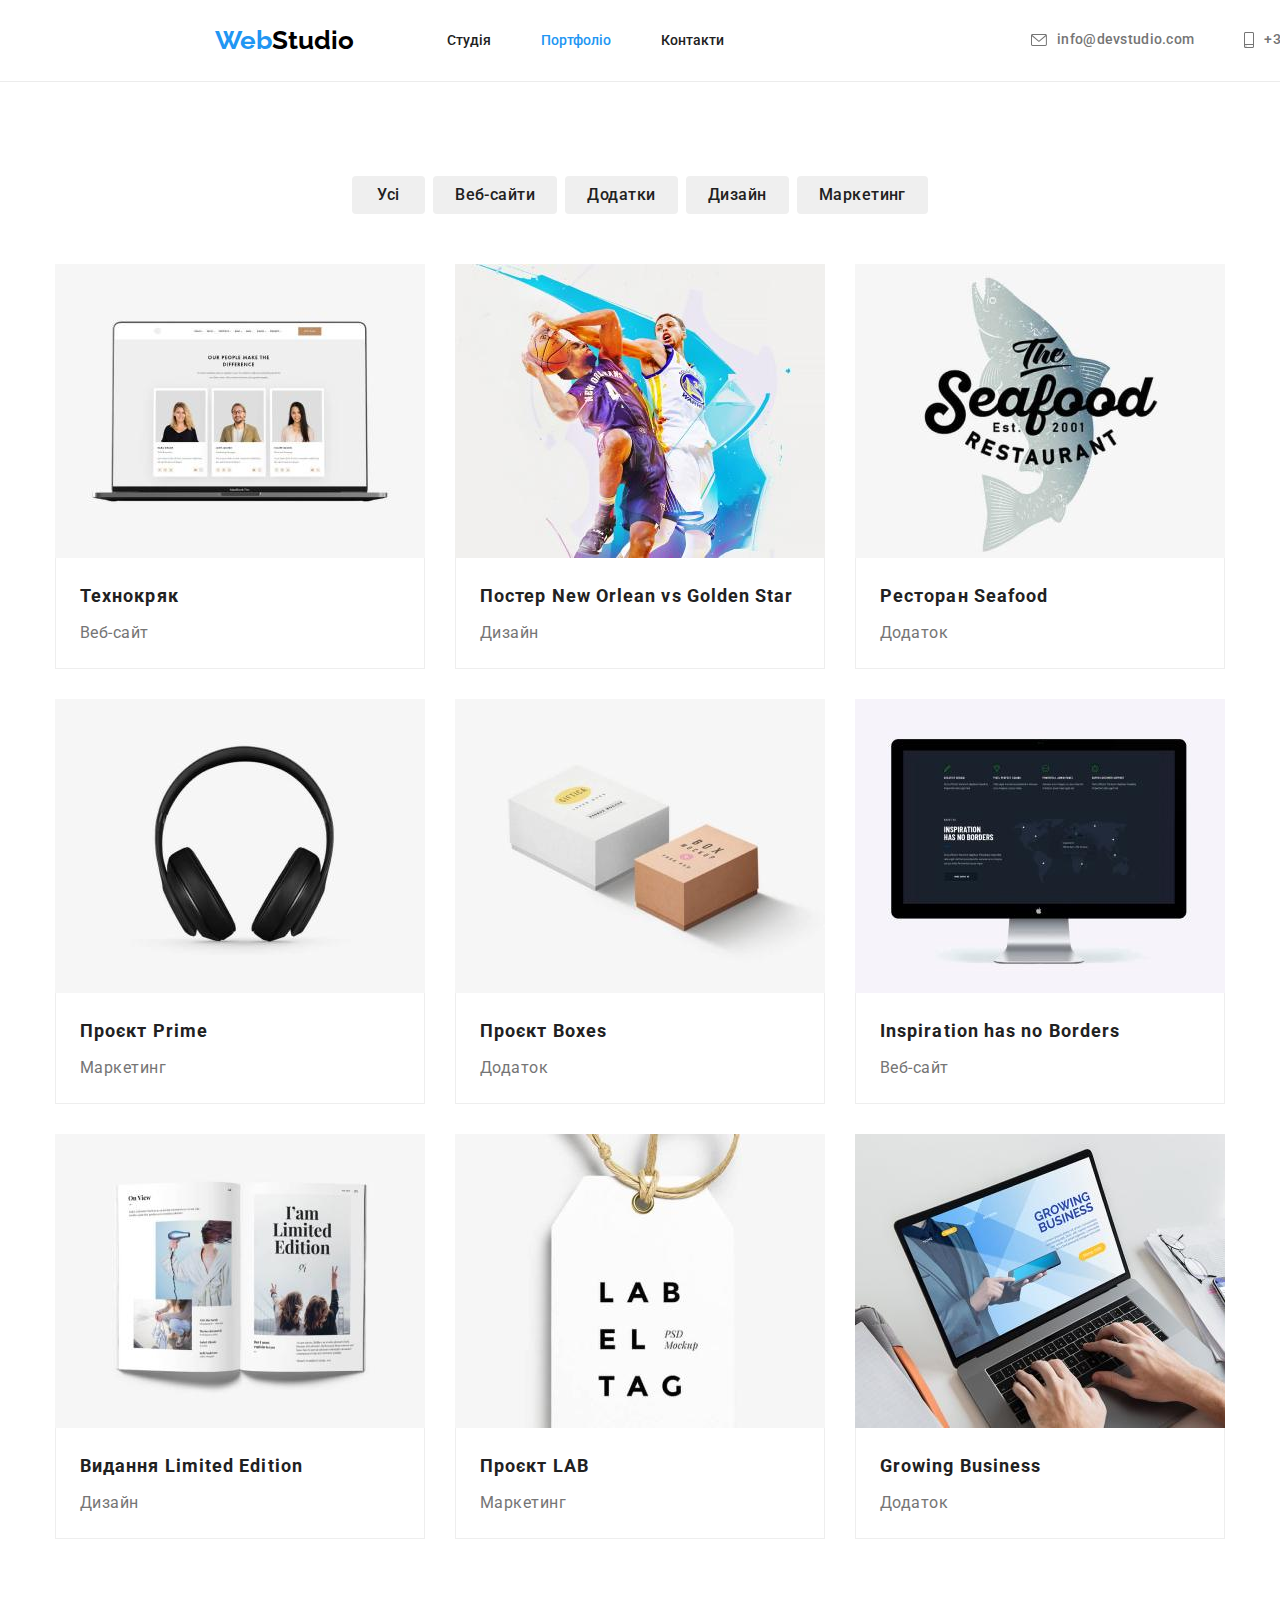
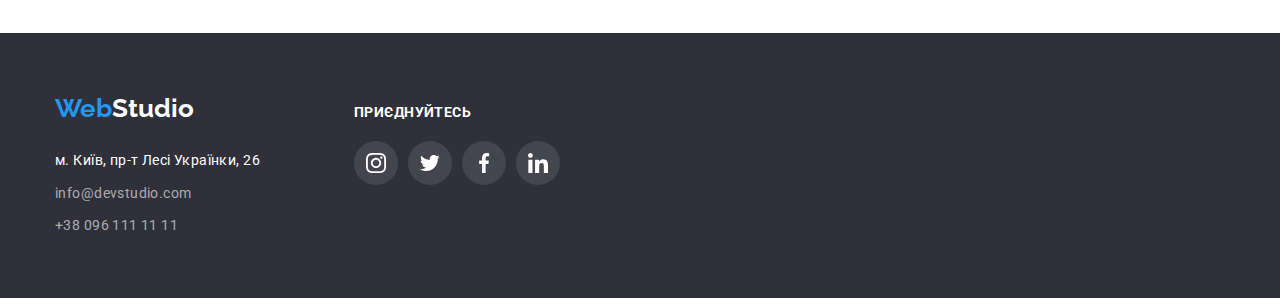
==== portfolio.html @ 1d79c6f4 "Initial commit" ====
<!DOCTYPE html>
<html lang="uk">
  <head>
    <meta charset="UTF-8" />
    <meta http-equiv="X-UA-Compatible" content="IE=edge" />
    <meta name="viewport" content="width=device-width, initial-scale=1.0" />
    <title>Портфоліо</title>
    <link
      href="https://fonts.googleapis.com/css2?family=Raleway:wght@700&family=Roboto:wght@400;500;700;900&display=swap"
      rel="stylesheet"
    />
    <link
      rel="stylesheet"
      href="https://cdnjs.cloudflare.com/ajax/libs/modern-normalize/1.1.0/modern-normalize.min.css"
    />
    <link href="./css/styles.css" rel="stylesheet" />
  </head>
  <body>
    <header class="header">
      <div class="container header-flex">
        <a href="./index.html" class="logo link" lang="en" title="Cтудія">
          <span class="logo-web">Web</span><span>Studio</span>
        </a>
        <nav>
          <ul class="sitenav list">
            <li class="item"><a href="./index.html" class="link">Студія</a></li>
            <li class="item">
              <a href="./portfolio.html" class="current link">Портфоліо</a>
            </li>
            <li class="item"><a href="#cont" class="link">Контакти</a></li>
          </ul>
        </nav>

        <ul class="contacts list">
          <li class="item">
            <a href="mailto:info@devstudio.com" class="header-cont link">
              <svg class="icon-envelope" width="16" height="12">
                <use href="./images/icons.svg#icon-envelope"></use>
              </svg>
              info@devstudio.com</a
            >
          </li>
          <li class="item">
            <a href="tel:+380961111111" class="header-cont link">
              <svg class="icon-smartphone" width="10" height="16">
                <use href="./images/icons.svg#icon-smartphone"></use>
              </svg>
              +38 096 111 11 11</a
            >
          </li>
        </ul>
      </div>
    </header>
    <main>
      <section class="section filters">
        <div class="container">
          <h1 class="section-title hide">Портфоліо</h1>
          <ul class="filter list">
            <li class="item">
              <button class="portfolio-button btn" type="button">Усі</button>
            </li>
            <li class="item">
              <button class="portfolio-button btn" type="button">
                Веб-сайти
              </button>
            </li>
            <li class="item">
              <button class="portfolio-button btn" type="button">
                Додатки
              </button>
            </li>
            <li class="item">
              <button class="portfolio-button btn" type="button">Дизайн</button>
            </li>
            <li class="item">
              <button class="portfolio-button btn" type="button">
                Маркетинг
              </button>
            </li>
          </ul>
          <ul class="portfolio list">
            <li class="portfolio-card-item item">
              <a href="#" class="portfolio-link link">
                <img
                  src="./images/1-technokriak.jpg"
                  width="100%"
                  alt="На екрані ноутбука профайли працівників"
                />
                <div class="portfolio-card">
                  <h2 class="portfolio-post poststyle">Технокряк</h2>
                  <p class="portfolio-text textstyle">Веб-сайт</p>
                </div>
              </a>
            </li>

            <li class="portfolio-card-item item">
              <a href="#" class="portfolio-link link">
                <img
                  src="./images/2-poster.jpg"
                  width="100%"
                  alt="Два баскетболісти з м'ячем"
                />
                <div class="portfolio-card">
                  <h2 class="portfolio-post poststyle">
                    Постер New Orlean vs Golden Star
                  </h2>
                  <p class="portfolio-text textstyle">Дизайн</p>
                </div>
              </a>
            </li>

            <li class="portfolio-card-item item">
              <a href="#" class="portfolio-link link">
                <img
                  src="./images/3-seafood.jpg"
                  width="100%"
                  alt="Логотип ресторану морепродуктів"
                />
                <div class="portfolio-card">
                  <h2 class="portfolio-post poststyle">Ресторан Seafood</h2>
                  <p class="portfolio-text textstyle">Додаток</p>
                </div>
              </a>
            </li>

            <li class="portfolio-card-item item">
              <a href="#" class="portfolio-link link">
                <img
                  src="./images/4-prime.jpg"
                  width="100%"
                  alt="комп'ютрні навушники"
                />
                <div class="portfolio-card">
                  <h2 class="portfolio-post poststyle">Проєкт Prime</h2>
                  <p class="portfolio-text textstyle">Маркетинг</p>
                </div>
              </a>
            </li>

            <li class="portfolio-card-item item">
              <a href="#" class="portfolio-link link">
                <img
                  src="./images/5-boxes.jpg"
                  width="100%"
                  alt="дві картонні коробочки"
                />
                <div class="portfolio-card">
                  <h2 class="portfolio-post poststyle">Проєкт Boxes</h2>
                  <p class="portfolio-text textstyle">Додаток</p>
                </div>
              </a>
            </li>

            <li class="portfolio-card-item item">
              <a href="#" class="portfolio-link link">
                <img
                  src="./images/6-noborders.jpg"
                  width="100%"
                  alt="екран комп'ютера з картою та інтерактивними елементами"
                />
                <div class="portfolio-card">
                  <h2 class="portfolio-post poststyle">
                    Inspiration has no Borders
                  </h2>
                  <p class="portfolio-text textstyle">Веб-сайт</p>
                </div>
              </a>
            </li>

            <li class="portfolio-card-item item">
              <a href="#" class="portfolio-link link">
                <img
                  src="./images/7-limited.jpg"
                  width="100%"
                  alt="розгорнутий глянцевий журнал"
                />
                <div class="portfolio-card">
                  <h2 class="portfolio-post poststyle">
                    Видання Limited Edition
                  </h2>
                  <p class="portfolio-text textstyle">Дизайн</p>
                </div>
              </a>
            </li>

            <li class="portfolio-card-item item">
              <a href="#" class="portfolio-link link">
                <img
                  src="./images/8-taglab.jpg"
                  width="100%"
                  alt="бірка з написом ЛАБ"
                />
                <div class="portfolio-card">
                  <h2 class="portfolio-post poststyle">Проєкт LAB</h2>
                  <p class="portfolio-text textstyle">Маркетинг</p>
                </div>
              </a>
            </li>

            <li class="portfolio-card-item item">
              <a href="#" class="portfolio-link link">
                <img
                  src="./images/9-grow.jpg"
                  width="100%"
                  alt="людина друкую на клавіатурі ноутбуку"
                />
                <div class="portfolio-card">
                  <h2 class="portfolio-post poststyle">Growing Business</h2>
                  <p class="portfolio-text textstyle">Додаток</p>
                </div>
              </a>
            </li>
          </ul>
        </div>
      </section>
    </main>
    <footer class="footer">
      <div class="container footer-content">
        <div class="adress-wrapper">
          <a href="./index.html" class="logo link" title="Cтудія"
            ><span class="logo-web">Web</span
            ><span class="logo-studio">Studio</span></a
          >
          <address class="contact">
            <ul class="adress list">
              <li class="item">
                <a
                  href="https://goo.gl/maps/tANwrw668av1KkJdA"
                  target="_blank"
                  rel="noopener noreferrer"
                  class="link map"
                  >м. Київ, пр-т Лесі Українки, 26</a
                >
              </li>
              <li class="item">
                <a href="mailto:info@devstudio.com" class="link"
                  >info@devstudio.com</a
                >
              </li>
              <li class="item">
                <a href="tel:+380961111111" class="link">+38 096 111 11 11</a>
              </li>
            </ul>
          </address>
        </div>
        <div class="footer-soc-wrapper">
          <h2 class="footer-connect title">приєднуйтесь</h2>
          <ul class="footer-soc-list list">
            <li class="footer-soc-item item">
              <a href="#" class="link footer-soc-link">
                <svg class="footer-soc-icon icon" width="20" height="20">
                  <use href="./images/icons.svg#icon-instagram"></use>
                </svg>
              </a>
            </li>
            <li class="team-link-item item">
              <a href="#" class="link footer-soc-link">
                <svg class="footer-soc-icon icon" width="20" height="20">
                  <use href="./images/icons.svg#icon-twitter"></use>
                </svg>
              </a>
            </li>
            <li class="team-link-item item">
              <a href="#" class="link footer-soc-link">
                <svg class="footer-soc-icon icon" width="20" height="20">
                  <use href="./images/icons.svg#icon-facebook"></use>
                </svg>
              </a>
            </li>
            <li class="team-link-item item">
              <a href="#" class="link footer-soc-link">
                <svg class="footer-soc-icon icon" width="20" height="20">
                  <use href="./images/icons.svg#icon-linkedin"></use>
                </svg>
              </a>
            </li>
          </ul>
        </div>
      </div>
    </footer>
  </body>
</html>
---- css/styles.css ----
/* колір логотипу #2196F3 #000000 */
/* основний колір тексту #212121 */
/* додатковий колір тексту #757575 */
/* колір почта та телефон #757575 */
/* колір тексту секції "Hero" #FFFFFF */
/* акцентуючий колір #2196F3 */
/* колір секції адреси color: rgba(255, 255, 255, 0.6); */
/* колір іконок: #AFB1B8 */

:root {
  --main-color: #2196f3;
  --main-text-color: #212121;
  --secondary-text-color: #757575;
  --button-text-color: #ffffff;
  --contacts-color: rgba(255, 255, 255, 0.6);
  --main-font-family: "Roboto", sans-serif;
  --item-grid-gap: 30px;
  --header-items-gap: 50px;
  --svg-main-color: #afb1b8;
}

* {
  box-sizing: border-box;
}

h1,
h2,
h3,
p,
ul {
  padding: 0;
  margin: 0;
}

body {
  color: #212121;
  background-color: #ffffff;
  font-family: var(--main-font-family);
}

img {
  display: block;
  max-width: 100%;
}

.hide {
  border: 0;
  clip: rect(1px, 1px, 1px, 1px);
  -webkit-clip-path: inset(50%);
  clip-path: inset(50%);
  height: 1px;
  margin: -1px;
  overflow: hidden;
  padding: 0;
  position: absolute;
  width: 1px;
  word-wrap: normal !important;
}

.section {
  padding-top: 94px;
  padding-bottom: 94px;
}

.container {
  display: flex;
  width: 1200px;
  margin-left: auto;
  margin-right: auto;
  padding-left: 15px;
  padding-right: 15px;
}

.item {
  display: block;
}

.btn {
  cursor: pointer;
}

.section-title {
  color: var(--main-text-color);
  font-size: 36px;
  line-height: 1.17;
  letter-spacing: 0.03em;
  margin-bottom: 50px;
  text-align: center;
}

.list {
  list-style: none;
}

.link {
  color: var(--main-text-color);
  text-decoration: none;
}

/* Шапка сайту */
.header {
  border-bottom: 1px solid #ececec;
  width: 1600px;
  margin-left: auto;
  margin-right: auto;
}

/* Логотип */

.logo {
  color: #000000;
  font-family: "Raleway";
  font-weight: 700;
  font-size: 26px;
  line-height: 1.19;
  padding-top: 25px;
  padding-bottom: 25px;
}

.logo-web {
  color: #2196f3;
}

/* Навігація сайту */
.header .container {
  align-items: center;
}

.sitenav {
  color: var(--main-text-color);
  font-weight: 500;
  font-size: 14px;
  display: flex;
  margin-left: 93px;
  gap: 50px;
}

.sitenav .link:hover,
.sitenav .link:focus {
  color: var(--main-color);
}

.current {
  color: var(--main-color);
}

.sitenav .link {
  padding-top: 25px;
  padding-bottom: 25px;
}

.contacts {
  display: flex;
  align-items: center;
  margin-left: auto;
  gap: 50px;
}

.contacts .item {
  display: block;
}

.contacts .item:hover,
.contacts .item:focus {
  fill: var(--main-color);
  color: var(--main-color);
}

.icon-envelope {
  margin-right: 10px;
  fill: currentColor;
}

.icon-smartphone {
  margin-right: 10px;
  fill: currentColor;
}

.header-cont {
  display: flex;
  align-items: center;
}

.header-cont:hover,
.header-cont:focus {
  color: var(--main-color);
}

/* Футер */
.footer {
  background-color: #2f303a;
  padding-top: 60px;
  padding-bottom: 60px;
}

.footer-content {
  flex-direction: column;
}

.footer-content > .logo {
  margin-top: 0;
  margin-bottom: 20px;
  padding-top: 0px;
  padding-bottom: 0px;
}

.logo {
  color: #000000;
  font-family: "Raleway";
  font-weight: 700;
  font-size: 26px;
  line-height: 1.19;
  padding-top: 25px;
  padding-bottom: 25px;
  display: flex;
}

.adress {
  display: flex;
  flex-direction: column;
}

.adress > .item:not(:last-child) {
  margin-bottom: 9px;
}

/* Контакти */
.contacts .link {
  color: var(--secondary-text-color);
  font-weight: 500;
  font-size: 14px;
  line-height: 1.14;
  letter-spacing: 0.02em;
}
.contacts .link:hover,
.contacts .link:focus {
  color: var(--main-color);
}

/* Секція "Hero" */
.hero {
  width: 1600px;
  background-color: #c4c4c4;
  background-image: linear-gradient(
      to right,
      rgba(47, 48, 58, 0.4),
      rgba(47, 48, 58, 0.4)
    ),
    url(../images/herobg.jpg);
  background-size: cover;
  background-position: center;
  background-repeat: no-repeat;
  text-align: center;
  margin-left: auto;
  margin-right: auto;
  padding-top: 200px;
  padding-bottom: 200px;
  display: block;
}

.hero .container {
  flex-direction: column;
  justify-content: center;
  align-items: center;
}

.hero-post {
  color: var(--button-text-color);
  font-weight: 900;
  font-size: 44px;
  line-height: 1.36;
  letter-spacing: 0.06em;
  text-transform: uppercase;
  margin-bottom: 30px;
}

.hero-button {
  color: var(--button-text-color);
  background-color: var(--main-color);
  font-family: inherit;
  font-weight: 700;
  font-size: 16px;
  line-height: 1.87;
  letter-spacing: 0.06em;
  padding: 0;
  margin: 0;

  min-width: 216px;
  height: 50px;
  border-radius: 4px;
  border: 0px;
  box-shadow: 0px 4px 4px rgba(0, 0, 0, 0.15);
}

.hero-button:hover,
.hero-button:focus {
  background-color: #188ce8;
}

/* Секція особливості */
.specialty-wrap {
  justify-content: baseline;
}

.specialty-post {
  font-size: 14px;
  line-height: 1.14;
  letter-spacing: 0.03em;
  text-transform: uppercase;
  margin-bottom: 10px;
}
.specialty-text {
  color: var(--secondary-text-color);
  font-size: 14px;
  line-height: 1.71;
  letter-spacing: 0.03em;
}

.specialty-list {
  display: flex;
  gap: 30px;
  align-items: baseline;
}
.specialty-item {
  display: block;
}
.icon-wrapper {
  display: flex;
  width: 270px;
  height: 120px;
  margin-bottom: 30px;
  background-color: #f5f4fa;
  flex-direction: column;
  align-items: center;
  justify-content: center;
}

.specialty-icon {
  background-repeat: no-repeat;
}

/* Секція послуги */

.services {
  padding-top: 0;
}

.services > .container {
  flex-direction: column;
}

.service-list {
  margin-top: calc(-1 * var(--item-grid-gap));
  margin-left: calc(-1 * var(--item-grid-gap));
  display: inline-flex;
}

.service-list > .item {
  /* width: max-content; */
  width: 370px;
  flex-basis: calc(100% / 3 - var(--item-grid-gap));
  margin-top: var(--item-grid-gap);
  margin-left: var(--item-grid-gap);
}

/* Секція наша команда */
.our-team {
  background-color: #f5f4fa;
}

.our-team > .container {
  flex-direction: column;
}

.team-post {
  color: var(--main-text-color);
  font-weight: 500;
  font-size: 16px;
  line-height: 1.19;
  letter-spacing: 0.03em;
  margin-bottom: 10px;
}

.team-text {
  color: var(--secondary-text-color);
  font-size: 16px;
  line-height: 1.19;
  letter-spacing: 0.03em;
  margin-bottom: 16px;
}

.team-list {
  gap: 30px;
  display: flex;
}

.team-link-item {
  width: 44px;
  height: 44px;
  display: flex;
  align-items: center;
  justify-content: center;
}

.team-card {
  background-color: #ffffff;
  padding-top: 30px;
  padding-bottom: 30px;
}

.team-list > .item {
  text-align: center;
  border-radius: 0px 0px 4px 4px;
  box-shadow: 0px 1px 3px rgba(0, 0, 0, 0.12), 0px 1px 1px rgba(0, 0, 0, 0.14),
    0px 2px 1px rgba(0, 0, 0, 0.2);
}

.team-card-soc-list {
  display: flex;
  gap: 10px;
  justify-content: center;
}

.team-card-soc {
  display: flex;
  gap: 10px;
}

.soc-icon {
  display: flex;
  fill: var(--svg-main-color);
}

.soc-link {
  display: flex;
  width: 100%;
  height: 100%;
  border-radius: 50%;
  background-color: #ffffff;
  justify-content: center;
  align-items: center;
}

.soc-link:hover,
.soc-link:focus {
  fill: var(--button-text-color);
  background-color: var(--main-color);
}

.soc-link:hover .soc-icon,
.soc-link:focus .soc-icon {
  fill: #ffffff;
}

/* Постійні клієнти */

.clients .container {
  flex-direction: column;
}

.clients-list {
  display: flex;
  gap: 30px;
  justify-content: center;
}

.clients-list-item {
  width: 170px;
  height: 92px;
  background-color: #ffffff;
  /* padding: 16px 32px; */
  border: 1px solid var(--svg-main-color);
  border-radius: 5px;
}

.client-link {
  width: 100%;
  height: 100%;
  display: flex;
  align-items: center;
  justify-content: center;
}

.client-link:hover,
.client-link:focus {
  border: 1px solid var(--main-color);
}

.client-link:hover .client-icon,
.client-link:focus .client-icon {
  fill: var(--main-color);
}

.client-icon {
  display: block;
  fill: var(--svg-main-color);
}

/* Футер сторінки */
.footer-content {
  display: flex;
  flex-direction: row;
  gap: 94px;
  align-items: baseline;
}

.adress-wrapper > .logo {
  padding-top: 0;
}

.contact {
  font-style: normal;
  text-decoration: none;
}
.logo-studio {
  color: #ffffff;
}
.adress .link {
  color: var(--contacts-color);
  font-weight: 400;
  font-size: 14px;
  line-height: 1.71;
  letter-spacing: 0.03em;
}

.adress .map {
  color: var(--button-text-color);
}

.footer-soc-wrapper {
  display: flex;
  text-align: start;
  flex-direction: column;
}

.footer-connect {
  font-family: "Roboto";
  font-style: normal;
  font-weight: 700;
  font-size: 14px;
  line-height: 1.14;
  letter-spacing: 0.03em;
  text-transform: uppercase;
  color: #ffffff;
  margin-bottom: 20px;
}

.footer-soc-list {
  display: flex;
  gap: 10px;
  padding: 0;
  margin: 0;
  justify-content: center;
  align-items: center;
}

.footer-soc-item {
  width: 44px;
  height: 44px;
  display: flex;
  align-items: center;
  justify-content: center;
}

.footer-soc-link {
  display: flex;
  width: 100%;
  height: 100%;
  border-radius: 50%;
  background-color: rgba(255, 255, 255, 0.1);
  align-items: center;
  justify-content: center;
}

.footer-soc-link:hover,
.footer-soc-link:focus {
  background-color: var(--main-color);
}

.footer-soc-icon {
  display: block;
  fill: #ffffff;
}

/* Сторінка портфоліо 
    Фільтри */
.filter {
  display: flex;
  align-items: center;
  justify-content: center;
  margin-bottom: 50px;
}

.filter .portfolio-button {
  color: var(--main-text-color);
  font-family: inherit;
  font-weight: 500;
  font-size: 16px;
  line-height: 1.62;
  letter-spacing: 0.03em;
  min-width: 73px;
  height: 38px;
  border-radius: 4px;
  border: 0px;
  padding: 6px 22px;
}

.filter > .item {
  display: block;
}

.filter > .item:not(:last-child) {
  margin-right: 8px;
}

.filter .portfolio-button:hover,
.filter .portfolio-button:focus {
  color: var(--button-text-color);
  background-color: var(--main-color);
  box-shadow: 0px 3px 1px rgba(0, 0, 0, 0.1), 0px 1px 2px rgba(0, 0, 0, 0.08),
    0px 2px 2px rgba(0, 0, 0, 0.12);
  border-radius: 4px;
}

/* Галерея портфоліо */
.filters > .container {
  flex-direction: column;
}

.portfolio {
  display: flex;
  flex-wrap: wrap;
  gap: 30px;
  /* margin-top: calc(-1 * var(--item-grid-gap));
  margin-left: calc(-1 * var(--item-grid-gap)); */
}

.portfolio-link {
  display: block;
}

.portfolio-link:hover,
.portfolio-link:focus {
  box-shadow: 0px 1px 1px rgba(0, 0, 0, 0.12), 0px 4px 4px rgba(0, 0, 0, 0.06),
    1px 4px 6px rgba(0, 0, 0, 0.16);
}

.portfolio-post {
  color: var(--main-text-color);
  font-size: 18px;
  line-height: 2;
  letter-spacing: 0.06em;
  margin-bottom: 4px;
}

.portfolio-text {
  color: var(--secondary-text-color);
  font-size: 16px;
  line-height: 1.87;
  letter-spacing: 0.03em;
}

.portfolio-card {
  background-color: #ffffff;
  border: 1px solid #eeeeee;
  border-top: 0px;
  padding-left: 24px;
  padding-right: 24px;
  padding-top: 20px;
  padding-bottom: 20px;
}
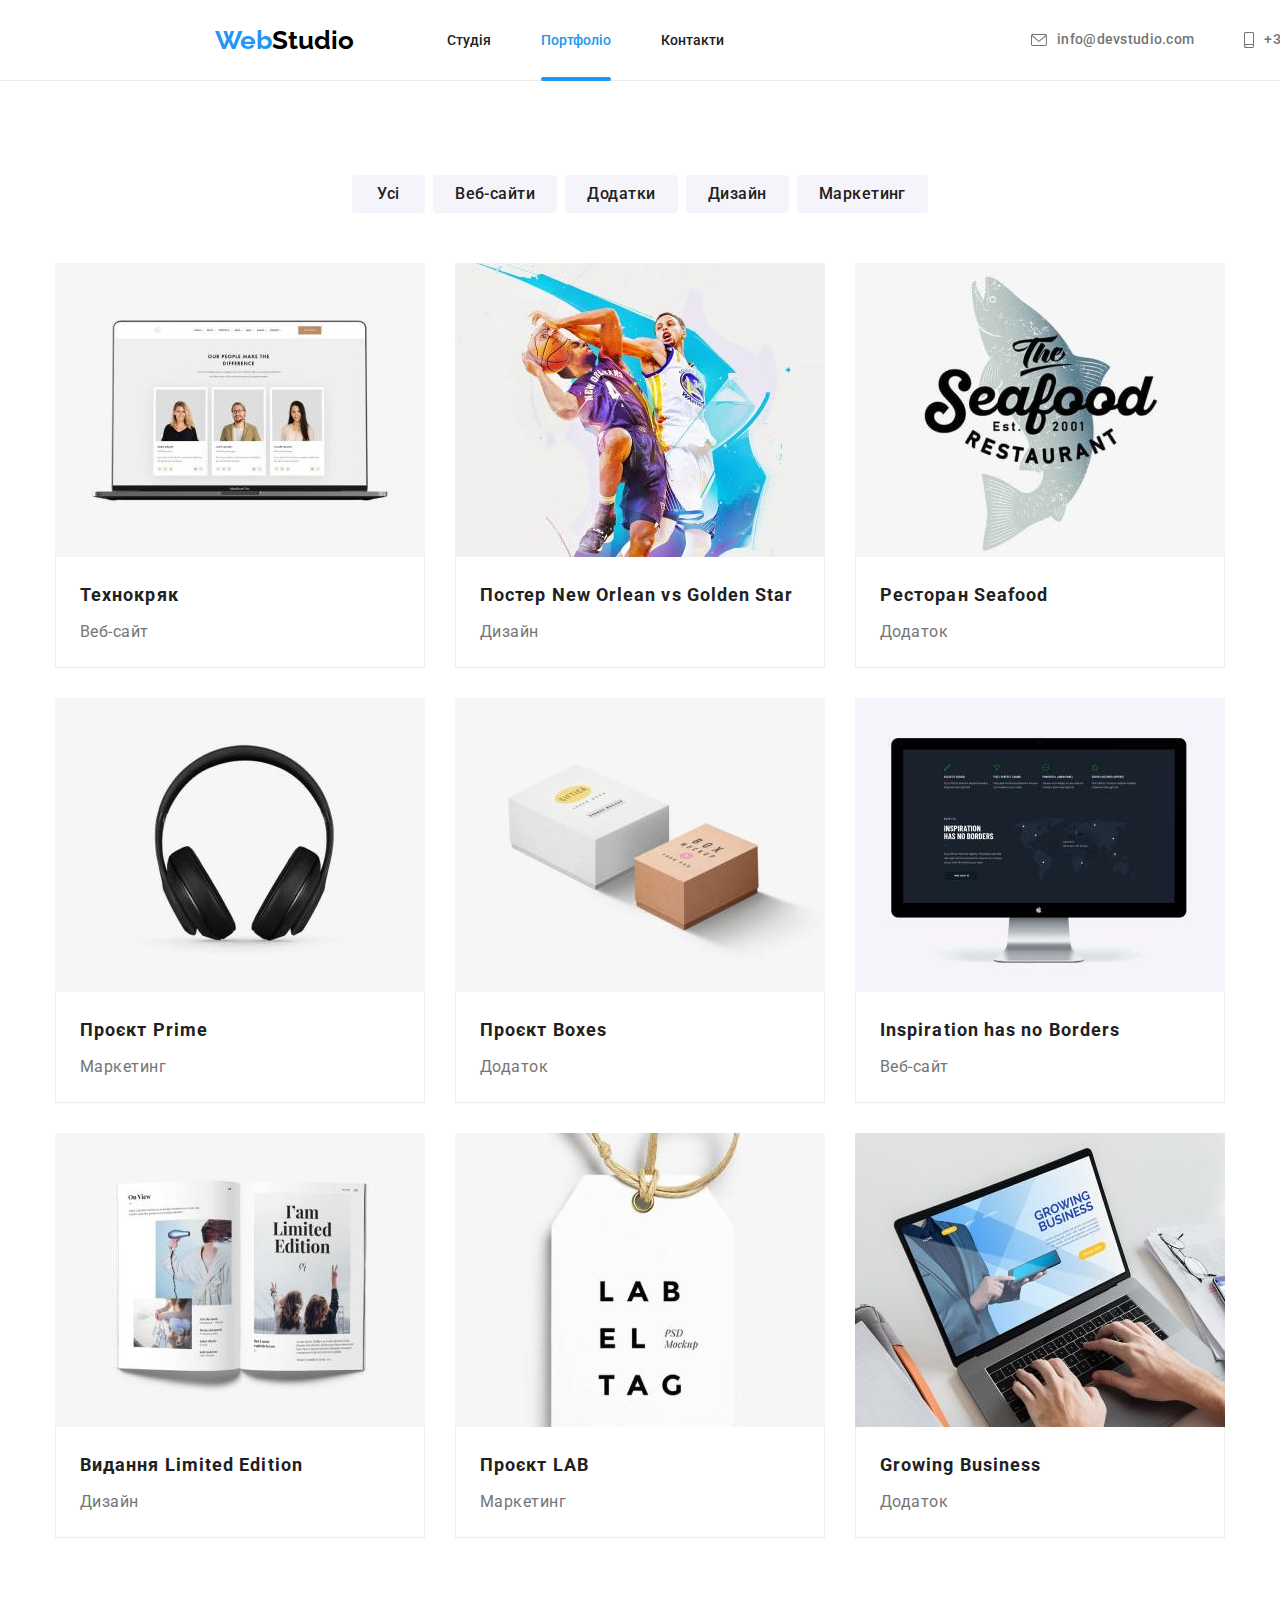
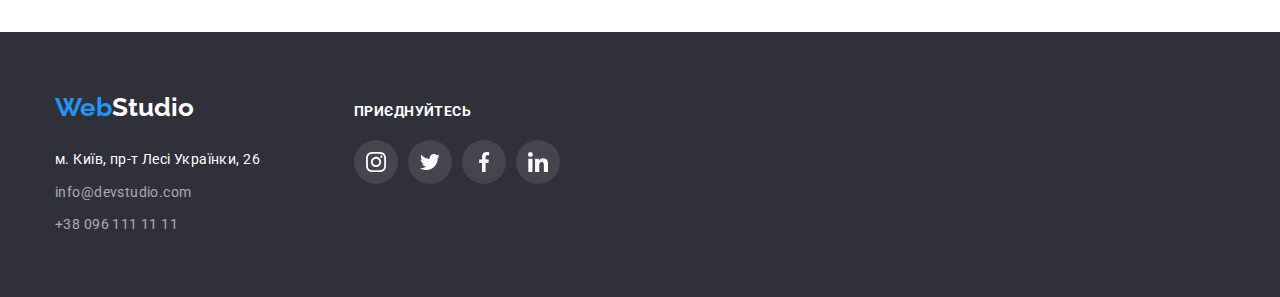
==== commit b50dd65d: "Revision v1" ====
--- a/portfolio.html
+++ b/portfolio.html
@@ -17,13 +17,15 @@
   </head>
   <body>
     <header class="header">
-      <div class="container header-flex">
+      <div class="container">
         <a href="./index.html" class="logo link" lang="en" title="Cтудія">
           <span class="logo-web">Web</span><span>Studio</span>
         </a>
         <nav>
           <ul class="sitenav list">
-            <li class="item"><a href="./index.html" class="link">Студія</a></li>
+            <li class="item">
+              <a href="./index.html" class="link">Студія</a>
+            </li>
             <li class="item">
               <a href="./portfolio.html" class="current link">Портфоліо</a>
             </li>
@@ -49,6 +51,7 @@
             >
           </li>
         </ul>
+        <div class="header-line"></div>
       </div>
     </header>
     <main>
@@ -79,13 +82,19 @@
             </li>
           </ul>
           <ul class="portfolio list">
-            <li class="portfolio-card-item item">
-              <a href="#" class="portfolio-link link">
-                <img
-                  src="./images/1-technokriak.jpg"
-                  width="100%"
-                  alt="На екрані ноутбука профайли працівників"
-                />
+            <li class="portfolio-card-item item" >
+              <a href="#" class="portfolio-link link" width="370">
+                <div class="card-img-wrap">
+                  <img
+                    class="card-item-img"
+                    src="./images/1-technokriak.jpg"
+                    width="370"
+                    alt="На екрані ноутбука профайли працівників"
+                  />
+                  <div class="card-item-wrap">
+                    <p class="card-item-text">Ресурс пропонує комплексні пропозиції з різним рівнем функціоналу та сервісів. Все це дозволить відвідувачу отримати вичерпні відомості про компанію чи приватну особу.</p>
+                  </div>
+                </div>
                 <div class="portfolio-card">
                   <h2 class="portfolio-post poststyle">Технокряк</h2>
                   <p class="portfolio-text textstyle">Веб-сайт</p>
@@ -95,11 +104,16 @@
 
             <li class="portfolio-card-item item">
               <a href="#" class="portfolio-link link">
+                <div class="card-img-wrap">
                 <img
                   src="./images/2-poster.jpg"
-                  width="100%"
+                  width="370"
                   alt="Два баскетболісти з м'ячем"
                 />
+                <div class="card-item-wrap">
+                    <p class="card-item-text">Ресурс пропонує комплексні пропозиції з різним рівнем функціоналу та сервісів. Все це дозволить відвідувачу отримати вичерпні відомості про компанію чи приватну особу.</p>
+                  </div>
+                  </div>
                 <div class="portfolio-card">
                   <h2 class="portfolio-post poststyle">
                     Постер New Orlean vs Golden Star
@@ -111,11 +125,16 @@
 
             <li class="portfolio-card-item item">
               <a href="#" class="portfolio-link link">
+                <div class="card-img-wrap">
                 <img
                   src="./images/3-seafood.jpg"
-                  width="100%"
+                  width="370"
                   alt="Логотип ресторану морепродуктів"
                 />
+                <div class="card-item-wrap">
+                    <p class="card-item-text">Ресурс пропонує комплексні пропозиції з різним рівнем функціоналу та сервісів. Все це дозволить відвідувачу отримати вичерпні відомості про компанію чи приватну особу.</p>
+                  </div>
+                  </div>
                 <div class="portfolio-card">
                   <h2 class="portfolio-post poststyle">Ресторан Seafood</h2>
                   <p class="portfolio-text textstyle">Додаток</p>
@@ -125,11 +144,16 @@
 
             <li class="portfolio-card-item item">
               <a href="#" class="portfolio-link link">
+                <div class="card-img-wrap">
                 <img
                   src="./images/4-prime.jpg"
-                  width="100%"
+                  width="370"
                   alt="комп'ютрні навушники"
                 />
+                <div class="card-item-wrap">
+                    <p class="card-item-text">Ресурс пропонує комплексні пропозиції з різним рівнем функціоналу та сервісів. Все це дозволить відвідувачу отримати вичерпні відомості про компанію чи приватну особу.</p>
+                  </div>
+                  </div>
                 <div class="portfolio-card">
                   <h2 class="portfolio-post poststyle">Проєкт Prime</h2>
                   <p class="portfolio-text textstyle">Маркетинг</p>
@@ -139,11 +163,16 @@
 
             <li class="portfolio-card-item item">
               <a href="#" class="portfolio-link link">
+                <div class="card-img-wrap">
                 <img
                   src="./images/5-boxes.jpg"
-                  width="100%"
+                  width="370"
                   alt="дві картонні коробочки"
                 />
+                <div class="card-item-wrap">
+                    <p class="card-item-text">Ресурс пропонує комплексні пропозиції з різним рівнем функціоналу та сервісів. Все це дозволить відвідувачу отримати вичерпні відомості про компанію чи приватну особу.</p>
+                  </div>
+                  </div>
                 <div class="portfolio-card">
                   <h2 class="portfolio-post poststyle">Проєкт Boxes</h2>
                   <p class="portfolio-text textstyle">Додаток</p>
@@ -153,11 +182,16 @@
 
             <li class="portfolio-card-item item">
               <a href="#" class="portfolio-link link">
+                <div class="card-img-wrap">
                 <img
                   src="./images/6-noborders.jpg"
-                  width="100%"
+                  width="370"
                   alt="екран комп'ютера з картою та інтерактивними елементами"
                 />
+                <div class="card-item-wrap">
+                    <p class="card-item-text">Ресурс пропонує комплексні пропозиції з різним рівнем функціоналу та сервісів. Все це дозволить відвідувачу отримати вичерпні відомості про компанію чи приватну особу.</p>
+                  </div>
+                  </div>
                 <div class="portfolio-card">
                   <h2 class="portfolio-post poststyle">
                     Inspiration has no Borders
@@ -169,11 +203,16 @@
 
             <li class="portfolio-card-item item">
               <a href="#" class="portfolio-link link">
+                <div class="card-img-wrap">
                 <img
                   src="./images/7-limited.jpg"
-                  width="100%"
+                  width="370"
                   alt="розгорнутий глянцевий журнал"
                 />
+                <div class="card-item-wrap">
+                    <p class="card-item-text">Ресурс пропонує комплексні пропозиції з різним рівнем функціоналу та сервісів. Все це дозволить відвідувачу отримати вичерпні відомості про компанію чи приватну особу.</p>
+                  </div>
+                  </div>
                 <div class="portfolio-card">
                   <h2 class="portfolio-post poststyle">
                     Видання Limited Edition
@@ -185,11 +224,16 @@
 
             <li class="portfolio-card-item item">
               <a href="#" class="portfolio-link link">
+                <div class="card-img-wrap">
                 <img
                   src="./images/8-taglab.jpg"
-                  width="100%"
+                  width="370"
                   alt="бірка з написом ЛАБ"
                 />
+                <div class="card-item-wrap">
+                    <p class="card-item-text">Ресурс пропонує комплексні пропозиції з різним рівнем функціоналу та сервісів. Все це дозволить відвідувачу отримати вичерпні відомості про компанію чи приватну особу.</p>
+                  </div>
+                  </div>
                 <div class="portfolio-card">
                   <h2 class="portfolio-post poststyle">Проєкт LAB</h2>
                   <p class="portfolio-text textstyle">Маркетинг</p>
@@ -199,11 +243,16 @@
 
             <li class="portfolio-card-item item">
               <a href="#" class="portfolio-link link">
+                <div class="card-img-wrap">
                 <img
                   src="./images/9-grow.jpg"
-                  width="100%"
+                  width="370"
                   alt="людина друкую на клавіатурі ноутбуку"
                 />
+                <div class="card-item-wrap">
+                    <p class="card-item-text">Ресурс пропонує комплексні пропозиції з різним рівнем функціоналу та сервісів. Все це дозволить відвідувачу отримати вичерпні відомості про компанію чи приватну особу.</p>
+                  </div>
+                  </div>
                 <div class="portfolio-card">
                   <h2 class="portfolio-post poststyle">Growing Business</h2>
                   <p class="portfolio-text textstyle">Додаток</p>
--- a/css/styles.css
+++ b/css/styles.css
@@ -97,12 +97,76 @@
   text-decoration: none;
 }
 
+/* Модальне вікно */
+
+.modal-window {
+  position: fixed;
+  top: 50%;
+  left: 50%;
+  transform: translate(-50%, -50%);
+  padding: 8px;
+  width: 528px;
+  height: 581px;
+  background: #ffffff;
+  box-shadow: 0px 1px 3px rgba(0, 0, 0, 0.12), 0px 1px 1px rgba(0, 0, 0, 0.14),
+    0px 2px 1px rgba(0, 0, 0, 0.2);
+  border-radius: 4px;
+}
+
+.close-btn {
+  position: absolute;
+  top: 8px;
+  right: 8px;
+  display: flex;
+  width: 30px;
+  height: 30px;
+  border: 1px solid rgba(0, 0, 0, 0.1);
+  border-radius: 50%;
+  align-items: center;
+  justify-content: center;
+  cursor: pointer;
+}
+
+.close-icon {
+  fill: #000000;
+  display: block;
+}
+
+.is-hidden {
+  visibility: hidden;
+  opacity: 0;
+  pointer-events: revert;
+  transform: scale(1);
+}
+
+.overlay {
+  position: fixed;
+  top: 0;
+  left: 0;
+  width: 100%;
+  height: 100%;
+  background: rgba(0, 0, 0, 0.2);
+  transition: 0.5s;
+}
+
 /* Шапка сайту */
 .header {
-  border-bottom: 1px solid #ececec;
+  
   width: 1600px;
   margin-left: auto;
   margin-right: auto;
+  background: #FFFFFF;
+  position: relative;
+}
+
+.header-line {
+  position: absolute;
+  bottom: 0;
+  left: 0;
+  width: 100%;
+  height: 0;
+  border-bottom: 1px solid #ececec;
+  z-index: 22;
 }
 
 /* Логотип */
@@ -138,15 +202,36 @@
 .sitenav .link:hover,
 .sitenav .link:focus {
   color: var(--main-color);
+  transition: cubic-bezier(0.4, 0, 0.2, 1) 250ms;
+}
+
+.sitenav .item {
+  position: relative;
+  display: flex;
+  top: 50%;
+  bottom: 50%;
 }
 
 .current {
   color: var(--main-color);
 }
 
+.current::after {
+  content: "";
+  width: 100%;
+  height: 4px;
+  background: #2196F3;
+border-radius: 2px;
+display: inline-block;
+position: absolute;
+bottom: 0;
+left: 0;
+z-index: 23;
+}
+
 .sitenav .link {
-  padding-top: 25px;
-  padding-bottom: 25px;
+  padding-top: 32px;
+  padding-bottom: 32px;
 }
 
 .contacts {
@@ -164,6 +249,7 @@
 .contacts .item:focus {
   fill: var(--main-color);
   color: var(--main-color);
+  transition: cubic-bezier(0.4, 0, 0.2, 1) 250ms;
 }
 
 .icon-envelope {
@@ -184,6 +270,7 @@
 .header-cont:hover,
 .header-cont:focus {
   color: var(--main-color);
+  transition: cubic-bezier(0.4, 0, 0.2, 1) 250ms;
 }
 
 /* Футер */
@@ -235,6 +322,7 @@
 .contacts .link:hover,
 .contacts .link:focus {
   color: var(--main-color);
+  transition: cubic-bezier(0.4, 0, 0.2, 1) 250ms;
 }
 
 /* Секція "Hero" */
@@ -295,6 +383,7 @@
 .hero-button:hover,
 .hero-button:focus {
   background-color: #188ce8;
+  transition: cubic-bezier(0.4, 0, 0.2, 1) 250ms;
 }
 
 /* Секція особливості */
@@ -357,12 +446,38 @@
 
 .service-list > .item {
   /* width: max-content; */
-  width: 370px;
+  width: 100%;
   flex-basis: calc(100% / 3 - var(--item-grid-gap));
   margin-top: var(--item-grid-gap);
   margin-left: var(--item-grid-gap);
 }
 
+.service-item {
+  position: relative;
+}
+
+.item-title {
+  position: absolute;
+  width: 100%;
+  bottom: 0;
+  padding-top: 27px;
+  padding-bottom: 27px;
+  display: flex;
+  align-items: center;
+  justify-content: center;
+  background: rgba(47, 48, 58, 0.8);
+
+}
+
+.item-text {
+  font-weight: 700;
+  font-size: 14px;
+  line-height: 1.14;
+  text-align: center;
+  letter-spacing: 0.03em;
+  text-transform: uppercase;
+  color: #ffffff;
+}
 /* Секція наша команда */
 .our-team {
   background-color: #f5f4fa;
@@ -445,11 +560,13 @@
 .soc-link:focus {
   fill: var(--button-text-color);
   background-color: var(--main-color);
+  transition: cubic-bezier(0.4, 0, 0.2, 1) 250ms;
 }
 
 .soc-link:hover .soc-icon,
 .soc-link:focus .soc-icon {
   fill: #ffffff;
+  transition: cubic-bezier(0.4, 0, 0.2, 1) 250ms;
 }
 
 /* Постійні клієнти */
@@ -484,11 +601,13 @@
 .client-link:hover,
 .client-link:focus {
   border: 1px solid var(--main-color);
+  transition: cubic-bezier(0.4, 0, 0.2, 1) 250ms;
 }
 
 .client-link:hover .client-icon,
 .client-link:focus .client-icon {
   fill: var(--main-color);
+  transition: cubic-bezier(0.4, 0, 0.2, 1) 250ms;
 }
 
 .client-icon {
@@ -575,6 +694,7 @@
 .footer-soc-link:hover,
 .footer-soc-link:focus {
   background-color: var(--main-color);
+  transition: cubic-bezier(0.4, 0, 0.2, 1) 250ms;
 }
 
 .footer-soc-icon {
@@ -600,9 +720,13 @@
   letter-spacing: 0.03em;
   min-width: 73px;
   height: 38px;
+  background-color: #F5F4FA;
   border-radius: 4px;
   border: 0px;
   padding: 6px 22px;
+  transition: color 250ms cubic-bezier(0.4, 0, 0.2, 1),
+  background-color 250ms cubic-bezier(0.4, 0, 0.2, 1),
+  box-shadow 250ms cubic-bezier(0.4, 0, 0.2, 1);
 }
 
 .filter > .item {
@@ -619,7 +743,6 @@
   background-color: var(--main-color);
   box-shadow: 0px 3px 1px rgba(0, 0, 0, 0.1), 0px 1px 2px rgba(0, 0, 0, 0.08),
     0px 2px 2px rgba(0, 0, 0, 0.12);
-  border-radius: 4px;
 }
 
 /* Галерея портфоліо */
@@ -631,12 +754,11 @@
   display: flex;
   flex-wrap: wrap;
   gap: 30px;
-  /* margin-top: calc(-1 * var(--item-grid-gap));
-  margin-left: calc(-1 * var(--item-grid-gap)); */
 }
 
 .portfolio-link {
   display: block;
+  transition: box-shadow 250ms cubic-bezier(0.4, 0, 0.2, 1);
 }
 
 .portfolio-link:hover,
@@ -669,3 +791,34 @@
   padding-top: 20px;
   padding-bottom: 20px;
 }
+
+.card-img-wrap {
+  position: relative;
+  overflow: hidden;
+}
+
+.card-item-wrap {
+  position: absolute;
+  bottom: 0%;
+  left: 0;
+  width: 100%;
+  height: 100%;
+  padding: 63px 23px;
+  background-color: rgba(33, 150, 243, 0.9);
+  display: block;
+  transform: translateY(100%);
+  transition: transform 250ms cubic-bezier(0.4, 0, 0.2, 1);
+}
+
+.portfolio-link:hover .card-item-wrap,
+.portfolio-link:focus .card-item-wrap {
+  transform: translateY(0);
+}
+
+.card-item-text {
+  display: block;
+  color: var(--button-text-color);
+  font-size: 18px;
+  line-height: 1.56;
+  letter-spacing: 0.03em;
+}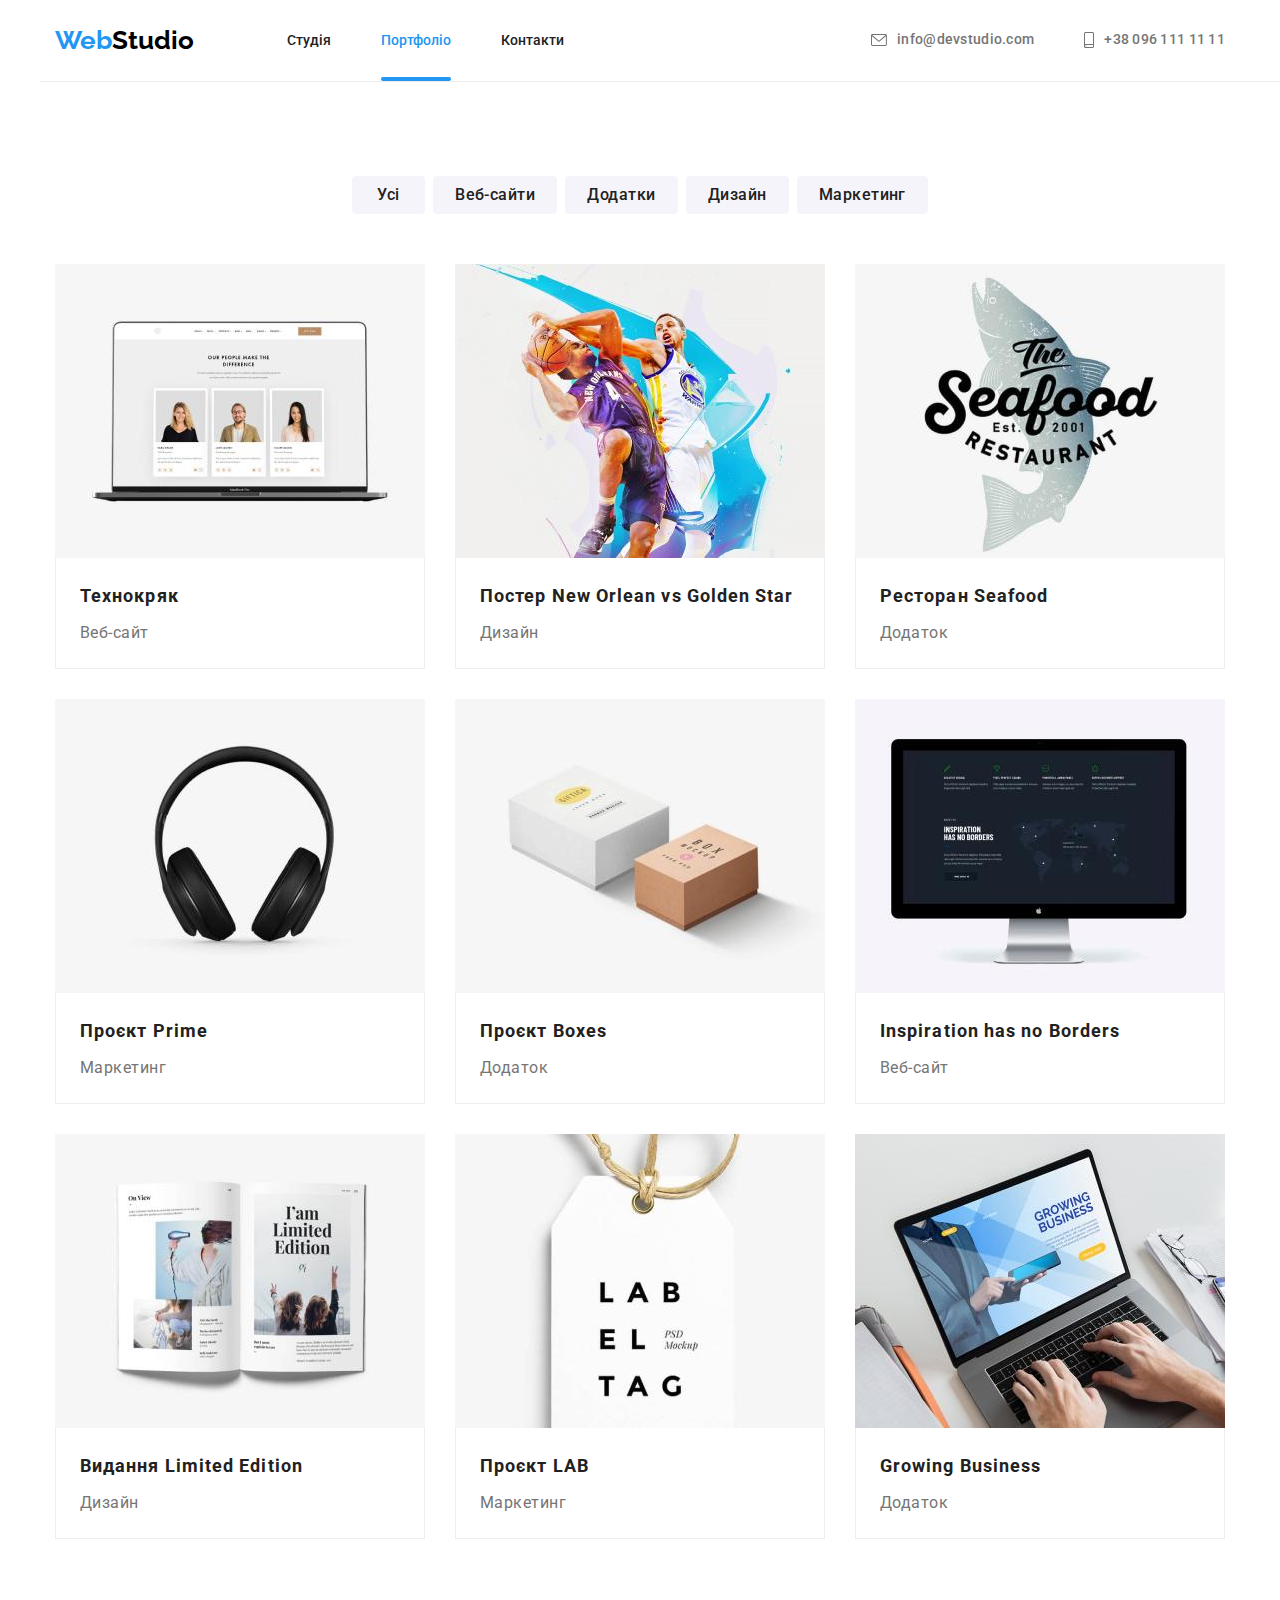
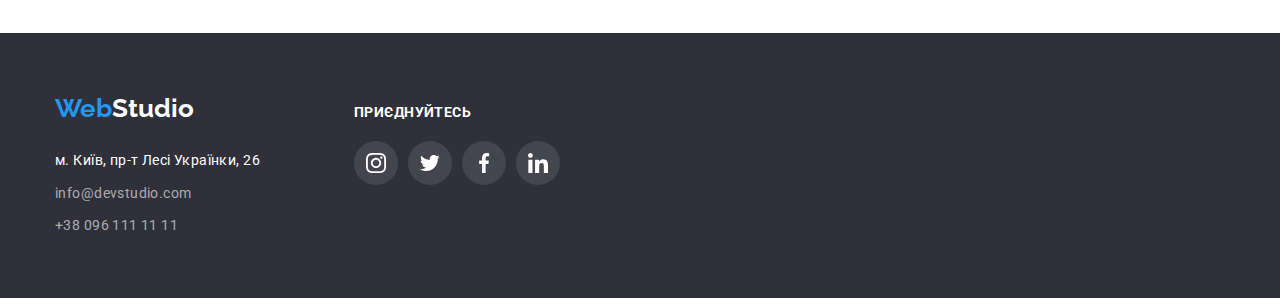
==== commit 25765cf7: "Правки ДЗ №1" ====
--- a/portfolio.html
+++ b/portfolio.html
@@ -83,7 +83,7 @@
           </ul>
           <ul class="portfolio list">
             <li class="portfolio-card-item item" >
-              <a href="#" class="portfolio-link link" width="370">
+              <a href="#" class="portfolio-link link">
                 <div class="card-img-wrap">
                   <img
                     class="card-item-img"
--- a/css/styles.css
+++ b/css/styles.css
@@ -151,8 +151,6 @@
 
 /* Шапка сайту */
 .header {
-  
-  width: 1600px;
   margin-left: auto;
   margin-right: auto;
   background: #FFFFFF;
@@ -162,8 +160,8 @@
 .header-line {
   position: absolute;
   bottom: 0;
-  left: 0;
-  width: 100%;
+  
+  width: 1600px;
   height: 0;
   border-bottom: 1px solid #ececec;
   z-index: 22;
@@ -188,6 +186,7 @@
 /* Навігація сайту */
 .header .container {
   align-items: center;
+  border-bottom: 1px solid #ececec;
 }
 
 .sitenav {
@@ -327,7 +326,7 @@
 
 /* Секція "Hero" */
 .hero {
-  width: 1600px;
+  max-width: 1600px;
   background-color: #c4c4c4;
   background-image: linear-gradient(
       to right,
@@ -439,24 +438,19 @@
 }
 
 .service-list {
-  margin-top: calc(-1 * var(--item-grid-gap));
-  margin-left: calc(-1 * var(--item-grid-gap));
   display: inline-flex;
+  gap: 30px;
 }
 
 .service-list > .item {
-  /* width: max-content; */
-  width: 100%;
-  flex-basis: calc(100% / 3 - var(--item-grid-gap));
-  margin-top: var(--item-grid-gap);
-  margin-left: var(--item-grid-gap);
+  width: 100%;  
 }
 
 .service-item {
   position: relative;
 }
 
-.item-title {
+.item-text {
   position: absolute;
   width: 100%;
   bottom: 0;
@@ -466,7 +460,6 @@
   align-items: center;
   justify-content: center;
   background: rgba(47, 48, 58, 0.8);
-
 }
 
 .item-text {
@@ -689,12 +682,12 @@
   background-color: rgba(255, 255, 255, 0.1);
   align-items: center;
   justify-content: center;
+  transition: background-color 250ms cubic-bezier(0.4, 0, 0.2, 1);
 }
 
 .footer-soc-link:hover,
 .footer-soc-link:focus {
   background-color: var(--main-color);
-  transition: cubic-bezier(0.4, 0, 0.2, 1) 250ms;
 }
 
 .footer-soc-icon {
